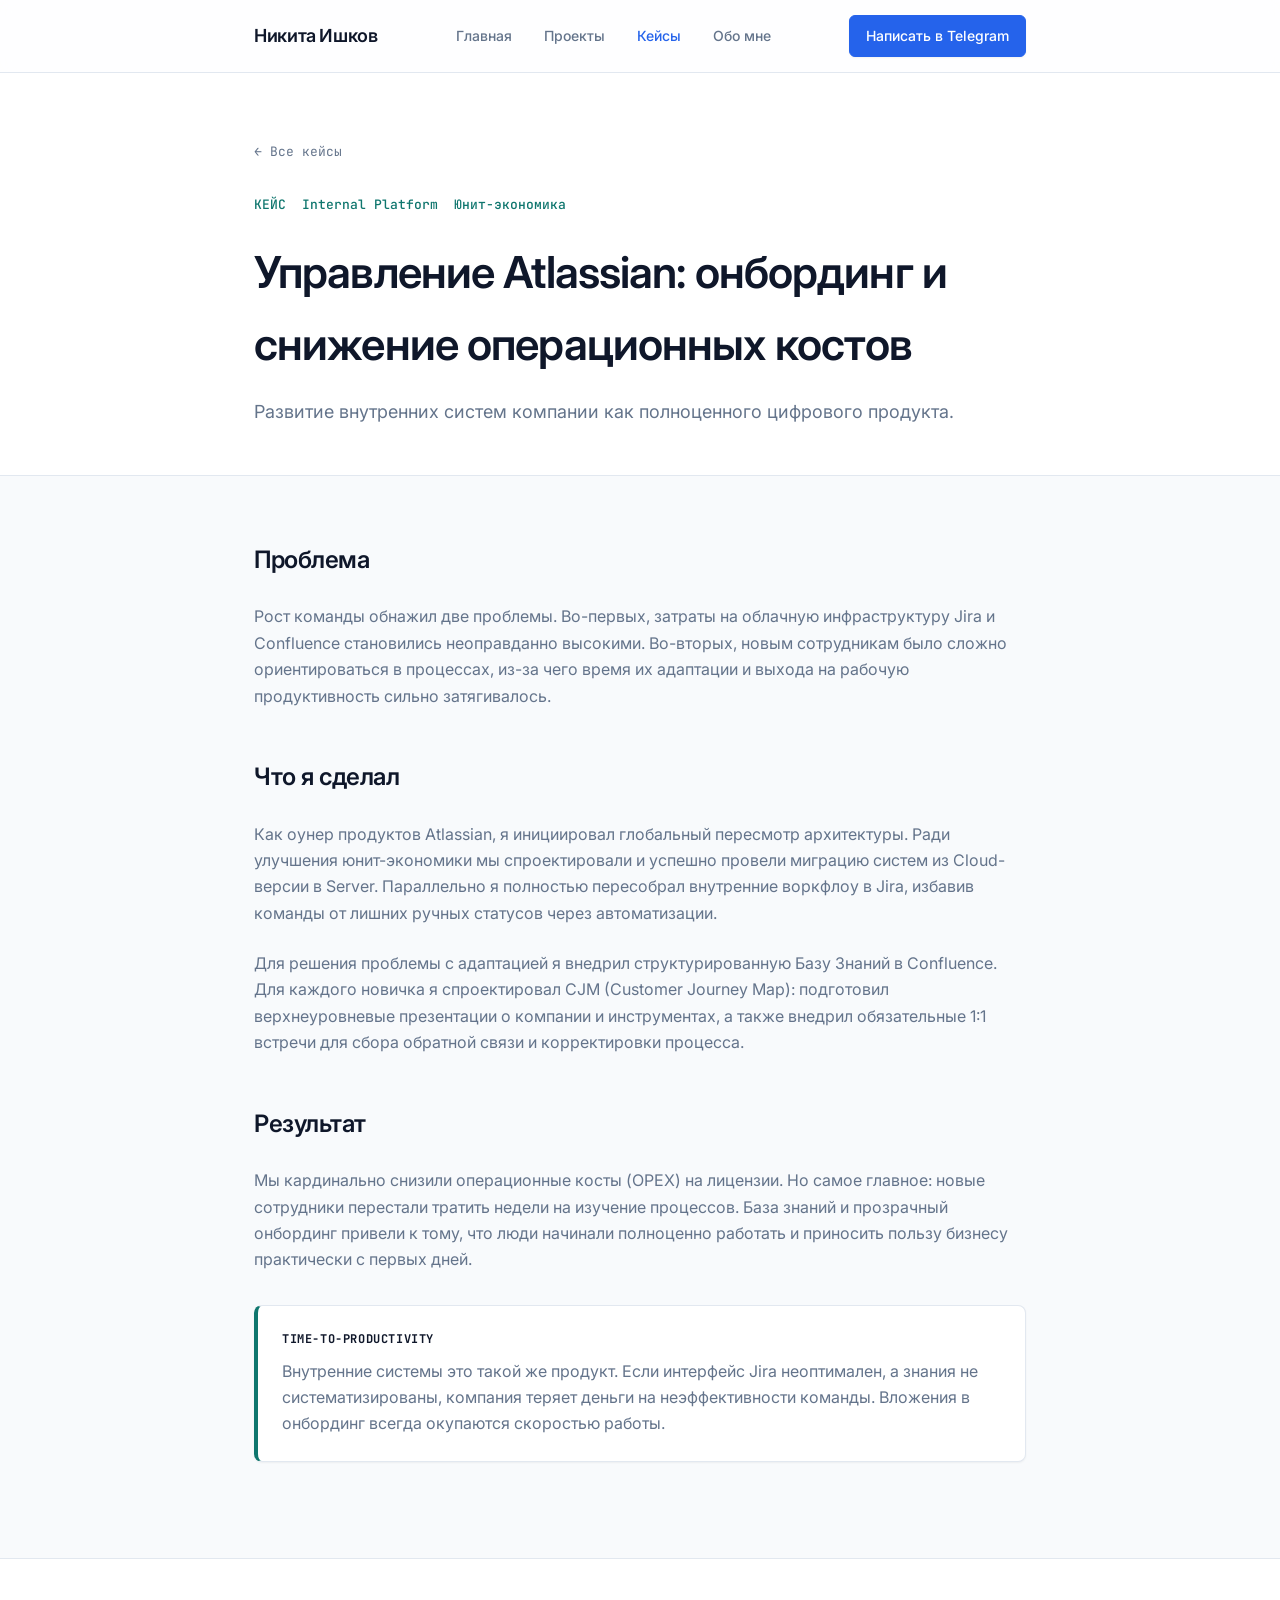
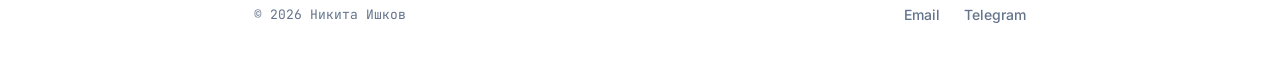
==== keysy-atlassian.html @ 8346a989 "Обновленные кейсы и блоки" ====
<!DOCTYPE html>
<html lang="ru">
<head>
<meta charset="UTF-8">
<meta name="viewport" content="width=device-width, initial-scale=1.0">
<title>Экосистема Atlassian - Никита Ишков</title>
<link rel="stylesheet" href="styles.css">
</head>
<body>

<header class="site-header">
  <div class="wrap header-wrap">
    <a href="index.html" class="logo">Никита Ишков</a>
    <nav class="main-nav">
      <a href="index.html">Главная</a>
      <a href="proekty.html">Проекты</a>
      <a href="keysy.html" class="active">Кейсы</a>
      <a href="obo-mne.html">Обо мне</a>
    </nav>
    <div class="header-actions">
      <a href="https://t.me/aiotak" class="btn btn-primary" target="_blank">Написать в Telegram</a>
    </div>
  </div>
</header>

<div class="detail-header cases">
  <div class="wrap">
    <a href="keysy.html" class="back">← Все кейсы</a>
    <div class="meta">
      <span>КЕЙС</span>
      <span>Internal Platform</span>
      <span>Юнит-экономика</span>
    </div>
    <h1>Управление Atlassian: онбординг и снижение операционных костов</h1>
    <p class="dek">Развитие внутренних систем компании как полноценного цифрового продукта.</p>
  </div>
</div>

<div class="wrap">
  <div class="prose">
    <h2>Проблема</h2>
    <p>
      Рост команды обнажил две проблемы. Во-первых, затраты на облачную инфраструктуру Jira и Confluence становились неоправданно высокими. Во-вторых, новым сотрудникам было сложно ориентироваться в процессах, из-за чего время их адаптации и выхода на рабочую продуктивность сильно затягивалось.
    </p>

    <h2>Что я сделал</h2>
    <p>
      Как оунер продуктов Atlassian, я инициировал глобальный пересмотр архитектуры. Ради улучшения юнит-экономики мы спроектировали и успешно провели миграцию систем из Cloud-версии в Server. Параллельно я полностью пересобрал внутренние воркфлоу в Jira, избавив команды от лишних ручных статусов через автоматизации.
    </p>
    <p>
      Для решения проблемы с адаптацией я внедрил структурированную Базу Знаний в Confluence. Для каждого новичка я спроектировал CJM (Customer Journey Map): подготовил верхнеуровневые презентации о компании и инструментах, а также внедрил обязательные 1:1 встречи для сбора обратной связи и корректировки процесса.
    </p>

    <h2>Результат</h2>
    <p>
      Мы кардинально снизили операционные косты (OPEX) на лицензии. Но самое главное: новые сотрудники перестали тратить недели на изучение процессов. База знаний и прозрачный онбординг привели к тому, что люди начинали полноценно работать и приносить пользу бизнесу практически с первых дней.
    </p>

    <div class="callout case-flavor">
      <strong>Time-to-Productivity</strong>
      Внутренние системы это такой же продукт. Если интерфейс Jira неоптимален, а знания не систематизированы, компания теряет деньги на неэффективности команды. Вложения в онбординг всегда окупаются скоростью работы.
    </div>

  </div>
</div>

<footer class="site-footer">
  <div class="wrap">
    <p>© 2026 Никита Ишков</p>
    <div class="socials">
      <a href="mailto:flyrussel@gmail.com">Email</a>
      <a href="https://t.me/aiotak">Telegram</a>
    </div>
  </div>
</footer>

</body>
</html>
---- styles.css ----
@import url('https://fonts.googleapis.com/css2?family=Inter:wght@400;500;600;700&family=JetBrains+Mono:wght@400;500&display=swap');

:root {
  /* Палитра Clean Tech */
  --color-bg: #F8FAFC; /* Очень светлый холодный серый/голубой */
  --color-bg-alt: #F1F5F9;
  --color-surface: #FFFFFF;
  
  --color-ink: #0F172A; /* Глубокий темно-синий/slate для заголовков */
  --color-muted: #64748B; /* Slate для основного текста */
  --color-border: #E2E8F0;
  
  --color-primary: #2563EB; /* Технологичный синий */
  --color-primary-hover: #1D4ED8;
  --color-primary-soft: #DBEAFE;
  
  --color-accent: #0F766E; /* Глубокий Teal (бирюзовый) для кейсов */
  --color-accent-soft: #CCFBF1;

  /* Типографика как в современных IDE и SaaS */
  --font-body: 'Inter', system-ui, sans-serif;
  --font-mono: 'JetBrains Mono', monospace;

  --container: 820px; /* Сделали чуть шире для B2B-вида */
  
  --shadow-sm: 0 1px 2px 0 rgba(0, 0, 0, 0.05);
  --shadow-md: 0 4px 6px -1px rgba(0, 0, 0, 0.05), 0 2px 4px -1px rgba(0, 0, 0, 0.03);
  --shadow-lg: 0 10px 15px -3px rgba(0, 0, 0, 0.05), 0 4px 6px -2px rgba(0, 0, 0, 0.025);
}

* {
  box-sizing: border-box;
}

html {
  scroll-behavior: smooth;
}

body {
  margin: 0;
  background: var(--color-bg);
  color: var(--color-muted); /* Основной текст светлее */
  font-family: var(--font-body);
  font-size: 16px;
  line-height: 1.65;
  -webkit-font-smoothing: antialiased;
}

h1, h2, h3, h4, .logo {
  color: var(--color-ink);
  font-weight: 600;
  letter-spacing: -0.02em;
}

a {
  color: inherit;
}

img {
  max-width: 100%;
}

:focus-visible {
  outline: 2px solid var(--color-primary);
  outline-offset: 2px;
}

.wrap {
  max-width: var(--container);
  margin: 0 auto;
  padding: 0 24px;
}

/* ---------- Buttons ---------- */
.btn {
  display: inline-flex;
  align-items: center;
  justify-content: center;
  padding: 8px 16px;
  font-size: 14px;
  font-weight: 500;
  border-radius: 6px;
  text-decoration: none;
  transition: all 0.2s ease;
  cursor: pointer;
}

.btn-primary {
  background: var(--color-primary);
  color: #fff;
  border: 1px solid var(--color-primary);
  box-shadow: var(--shadow-sm);
}

.btn-primary:hover {
  background: var(--color-primary-hover);
  border-color: var(--color-primary-hover);
}

/* ---------- Header ---------- */
.site-header {
  background: rgba(255, 255, 255, 0.8);
  backdrop-filter: blur(8px);
  -webkit-backdrop-filter: blur(8px);
  border-bottom: 1px solid var(--color-border);
  position: sticky;
  top: 0;
  z-index: 100;
}

.header-wrap {
  display: flex;
  align-items: center;
  justify-content: space-between;
  height: 72px;
}

.site-header .logo {
  font-size: 18px;
  text-decoration: none;
}

.main-nav {
  display: flex;
  gap: 32px;
  align-items: center;
}

.main-nav a {
  text-decoration: none;
  font-size: 14px;
  font-weight: 500;
  color: var(--color-muted);
  transition: color 0.2s;
}

.main-nav a:hover,
.main-nav a.active {
  color: var(--color-primary);
}

.header-actions {
  display: flex;
  align-items: center;
}

/* ---------- Hero ---------- */
.hero {
  padding: 96px 0 64px;
}

.badge-tech {
  display: inline-flex;
  align-items: center;
  font-family: var(--font-mono);
  font-size: 12px;
  font-weight: 500;
  color: var(--color-primary);
  background: var(--color-primary-soft);
  padding: 6px 12px;
  border-radius: 9999px;
  margin-bottom: 24px;
}

.hero h1 {
  font-size: clamp(36px, 5vw, 52px);
  line-height: 1.15;
  margin: 0 0 24px;
  max-width: 900px;
}

.hero p.lede {
  font-size: 18px;
  color: var(--color-muted);
  max-width: 700px;
  margin: 0 0 32px;
}

.skills-tags {
  display: flex;
  flex-wrap: wrap;
  gap: 12px;
}

.skills-tags span {
  font-family: var(--font-mono);
  font-size: 13px;
  color: var(--color-muted);
  border: 1px solid var(--color-border);
  background: var(--color-surface);
  padding: 6px 12px;
  border-radius: 6px;
  box-shadow: var(--shadow-sm);
}

/* ---------- Track cards (Home) ---------- */
.pt-0 { padding-top: 0 !important; }
.bg-light { background-color: var(--color-bg-alt); border-top: 1px solid var(--color-border); border-bottom: 1px solid var(--color-border);}

.tracks {
  display: grid;
  grid-template-columns: 1fr 1fr;
  gap: 24px;
}

.track-card {
  display: flex;
  flex-direction: column;
  text-decoration: none;
  background: var(--color-surface);
  border: 1px solid var(--color-border);
  border-radius: 12px;
  padding: 32px;
  box-shadow: var(--shadow-sm);
  transition: all 0.2s ease;
  position: relative;
  overflow: hidden;
}

.track-card:hover {
  transform: translateY(-4px);
  box-shadow: var(--shadow-lg);
  border-color: var(--color-primary-soft);
}

.card-header {
  display: flex;
  justify-content: space-between;
  align-items: center;
  margin-bottom: 16px;
}

.track-card svg {
  color: var(--color-border);
  transition: color 0.2s, transform 0.2s;
}

.track-card:hover svg {
  transform: translateX(4px);
}

.track-card.projects:hover svg { color: var(--color-primary); }
.track-card.cases:hover svg { color: var(--color-accent); }

.track-label {
  font-family: var(--font-mono);
  font-size: 12px;
  font-weight: 500;
}

.track-card.projects .track-label { color: var(--color-primary); }
.track-card.cases .track-label { color: var(--color-accent); }

.track-card h3 {
  font-size: 22px;
  margin: 0 0 12px;
}

.track-card p {
  font-size: 15px;
  margin: 0;
}

/* ---------- Summary Box (Hero bottom) ---------- */
.summary-box {
  display: flex;
  gap: 24px;
  background: var(--color-surface);
  border: 1px solid var(--color-border);
  padding: 32px;
  border-radius: 12px;
  box-shadow: var(--shadow-sm);
}

.summary-icon {
  flex-shrink: 0;
  color: var(--color-primary);
}

.summary-text p {
  margin: 0 0 16px;
  font-size: 15px;
  color: var(--color-ink);
}

.link-arrow {
  color: var(--color-primary);
  font-weight: 500;
  text-decoration: none;
  font-size: 14px;
  display: inline-flex;
  align-items: center;
}

.link-arrow:hover {
  text-decoration: underline;
}

/* ---------- Section ---------- */
.section {
  padding: 80px 0;
}

.section-title {
  font-size: 32px;
  margin: 0 0 12px;
}

.section-sub {
  font-size: 18px;
  margin: 0 0 48px;
  max-width: 65ch;
}

/* ---------- Entry rows (List pages) ---------- */
.entry-list {
  display: flex;
  flex-direction: column;
  gap: 16px;
}

.entry-row {
  display: flex;
  text-decoration: none;
  background: var(--color-surface);
  border: 1px solid var(--color-border);
  border-radius: 8px;
  overflow: hidden;
  box-shadow: var(--shadow-sm);
  transition: all 0.2s;
}

.entry-row:hover {
  transform: translateX(4px);
  border-color: var(--color-primary-soft);
  box-shadow: var(--shadow-md);
}

.entry-row .rail {
  width: 4px;
  flex-shrink: 0;
}

.entry-row.projects .rail { background: var(--color-primary); }
.entry-row.cases .rail { background: var(--color-accent); }

.entry-row .body {
  padding: 24px;
  flex: 1;
}

.entry-row .meta {
  font-family: var(--font-mono);
  font-size: 12px;
  color: var(--color-muted);
  margin-bottom: 12px;
  display: flex;
  gap: 16px;
}

.entry-row.projects .meta span:first-child { color: var(--color-primary); font-weight: 500; }
.entry-row.cases .meta span:first-child { color: var(--color-accent); font-weight: 500; }

.entry-row h3 {
  font-size: 20px;
  margin: 0 0 8px;
}

.entry-row p {
  font-size: 15px;
  margin: 0;
}

/* ---------- Detail pages ---------- */
.detail-header {
  padding: 64px 0 48px;
  border-bottom: 1px solid var(--color-border);
  background: var(--color-surface);
}

.detail-header .back {
  display: inline-block;
  font-family: var(--font-mono);
  font-size: 13px;
  color: var(--color-muted);
  text-decoration: none;
  margin-bottom: 32px;
  transition: color 0.2s;
}

.detail-header .back:hover {
  color: var(--color-ink);
}

.detail-header .meta {
  font-family: var(--font-mono);
  font-size: 13px;
  margin-bottom: 20px;
  display: flex;
  gap: 16px;
}

.detail-header.projects .meta { color: var(--color-primary); font-weight: 500; }
.detail-header.cases .meta { color: var(--color-accent); font-weight: 500; }

.detail-header h1 {
  font-size: clamp(32px, 4.5vw, 44px);
  margin: 0 0 16px;
}

.detail-header .dek {
  font-size: 18px;
  max-width: 700px;
  margin: 0;
}

.prose {
  padding: 64px 0;
}

.prose h2 {
  font-size: 24px;
  margin: 48px 0 24px;
}

.prose h2:first-child {
  margin-top: 0;
}

.prose p {
  margin: 0 0 24px;
  font-size: 16px;
}

.prose ul {
  margin: 0 0 24px;
  padding-left: 24px;
}

.prose li {
  margin-bottom: 12px;
}

.callout {
  background: var(--color-surface);
  border: 1px solid var(--color-border);
  border-left: 4px solid var(--color-primary);
  border-radius: 8px;
  padding: 24px;
  margin: 32px 0;
  box-shadow: var(--shadow-sm);
}

.callout.case-flavor {
  border-left-color: var(--color-accent);
}

.callout strong {
  display: block;
  font-family: var(--font-mono);
  font-size: 12px;
  letter-spacing: 0.05em;
  text-transform: uppercase;
  margin-bottom: 8px;
  color: var(--color-ink);
}

.decision-block {
  border-top: 1px solid var(--color-border);
  padding: 32px 0;
}

.decision-block h3 {
  font-size: 20px;
  margin: 0 0 16px;
}

.stat-row {
  display: flex;
  gap: 48px;
  flex-wrap: wrap;
  margin: 48px 0;
  padding: 40px 0;
  border-top: 1px solid var(--color-border);
  border-bottom: 1px solid var(--color-border);
  background: var(--color-surface);
  border-radius: 12px;
  padding: 32px;
  box-shadow: var(--shadow-sm);
}

.stat .num {
  font-family: var(--font-mono);
  font-size: 36px;
  font-weight: 600;
}

.stat.projects .num { color: var(--color-primary); }
.stat.cases .num { color: var(--color-accent); }

.stat .label {
  font-size: 14px;
  color: var(--color-muted);
  margin-top: 8px;
}

/* ---------- About ---------- */
.about-body {
  padding: 8px 0 64px;
}

.about-body p {
  font-size: 16px;
  margin: 0 0 24px;
}

.about-body ul {
  padding-left: 24px;
  margin: 0 0 32px;
}

.about-body li {
  margin-bottom: 12px;
}

.contact-row {
  display: flex;
  gap: 16px;
  margin-top: 48px;
  padding-top: 32px;
  border-top: 1px solid var(--color-border);
}

/* ---------- Footer ---------- */
.site-footer {
  border-top: 1px solid var(--color-border);
  padding: 32px 0;
  background: var(--color-surface);
}

.site-footer .wrap {
  display: flex;
  justify-content: space-between;
  align-items: center;
  flex-wrap: wrap;
  gap: 16px;
}

.site-footer p {
  font-family: var(--font-mono);
  font-size: 13px;
}

.site-footer .socials {
  display: flex;
  gap: 24px;
}

.site-footer .socials a {
  font-size: 14px;
  text-decoration: none;
  font-weight: 500;
  color: var(--color-muted);
}

.site-footer .socials a:hover {
  color: var(--color-ink);
}

/* ---------- Responsive ---------- */
@media (max-width: 768px) {
  .tracks {
    grid-template-columns: 1fr;
  }
  .header-wrap {
    height: auto;
    flex-wrap: wrap;
    padding: 16px 0;
    gap: 16px;
  }
  .main-nav {
    order: 3;
    width: 100%;
    justify-content: flex-start;
    overflow-x: auto;
    padding-bottom: 8px;
  }
  .header-actions {
    margin-left: auto;
  }
  .hero {
    padding: 56px 0 40px;
  }
  .summary-box {
    flex-direction: column;
    gap: 16px;
  }
}
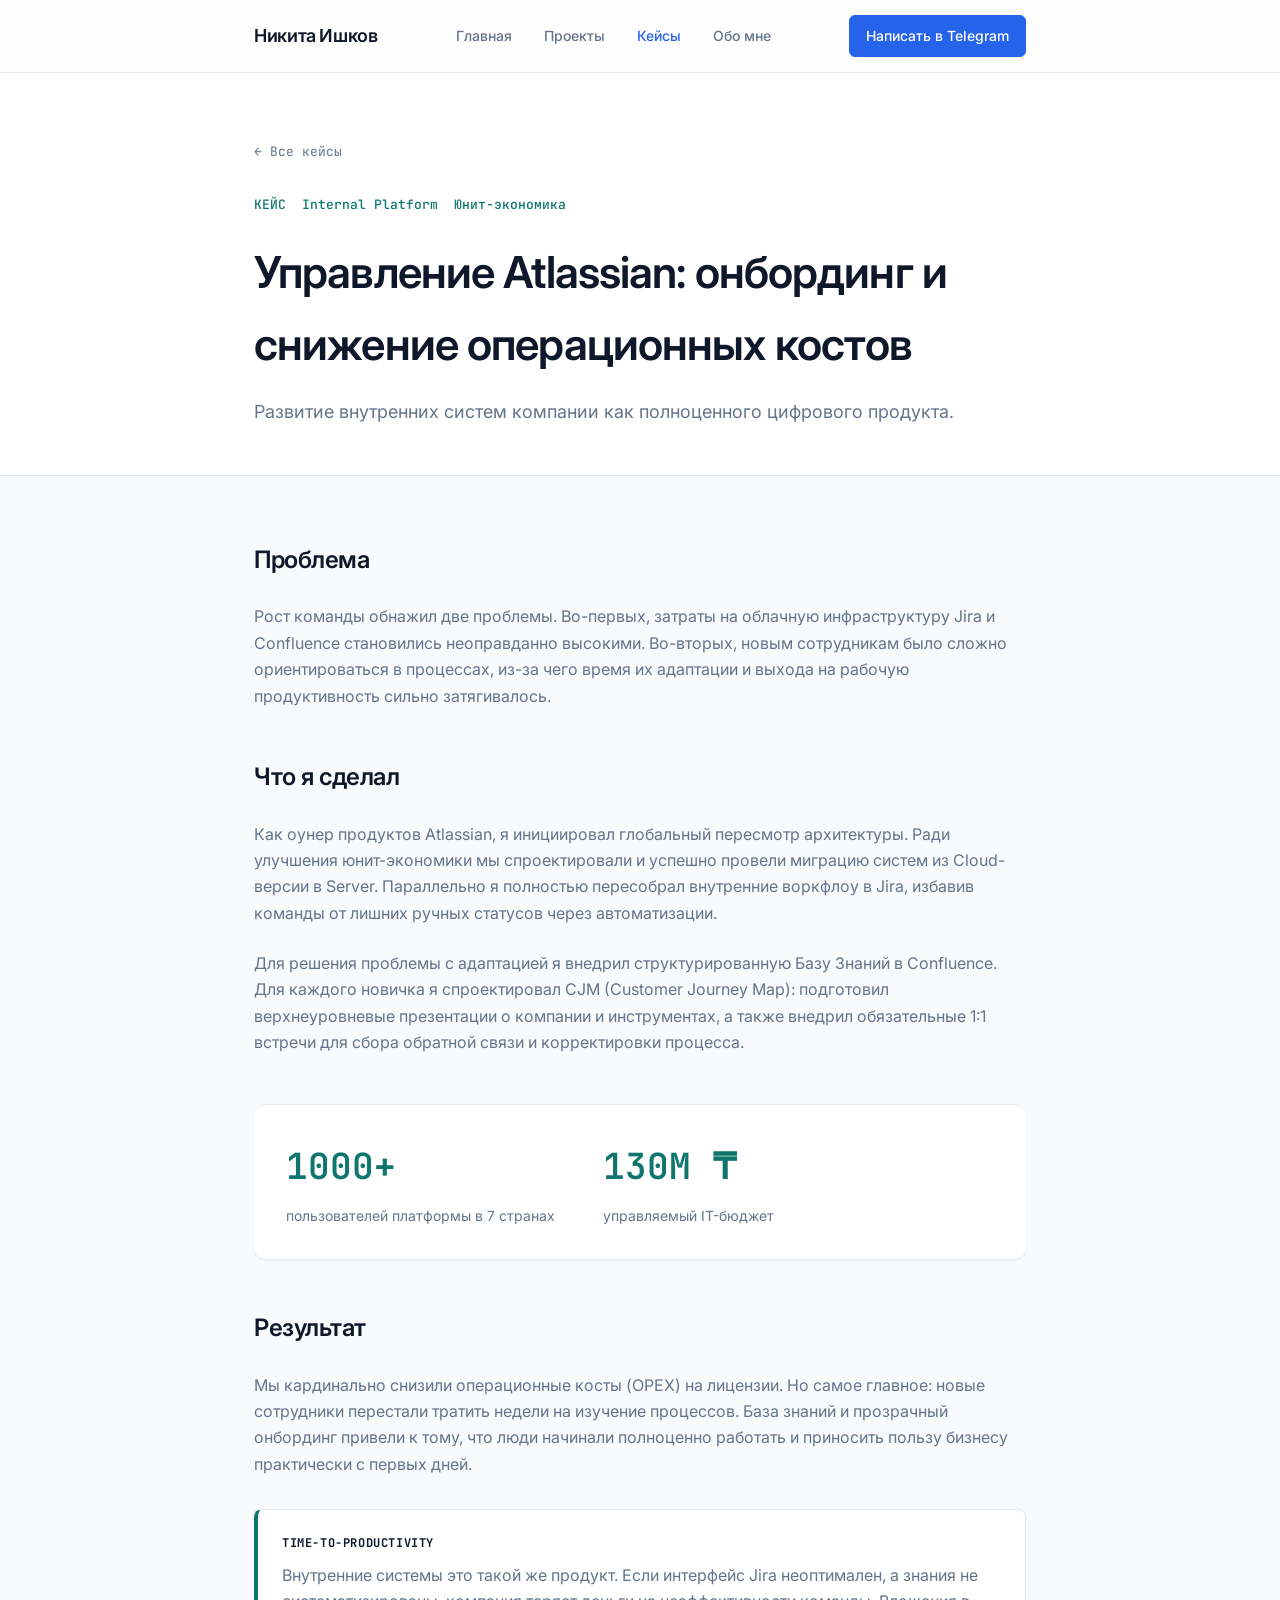
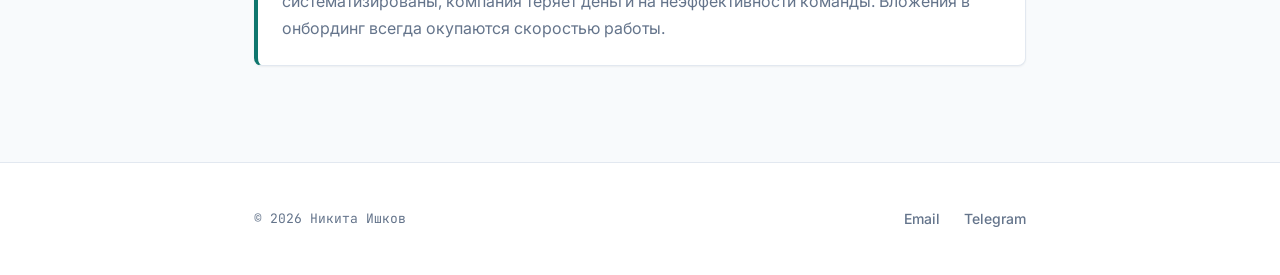
==== commit 3d84b87d: "Update files" ====
--- a/keysy-atlassian.html
+++ b/keysy-atlassian.html
@@ -51,6 +51,17 @@
       Для решения проблемы с адаптацией я внедрил структурированную Базу Знаний в Confluence. Для каждого новичка я спроектировал CJM (Customer Journey Map): подготовил верхнеуровневые презентации о компании и инструментах, а также внедрил обязательные 1:1 встречи для сбора обратной связи и корректировки процесса.
     </p>
 
+    <div class="stat-row">
+      <div class="stat cases">
+        <div class="num">1000+</div>
+        <div class="label">пользователей платформы в 7 странах</div>
+      </div>
+      <div class="stat cases">
+        <div class="num">130М ₸</div>
+        <div class="label">управляемый IT-бюджет</div>
+      </div>
+    </div>
+
     <h2>Результат</h2>
     <p>
       Мы кардинально снизили операционные косты (OPEX) на лицензии. Но самое главное: новые сотрудники перестали тратить недели на изучение процессов. База знаний и прозрачный онбординг привели к тому, что люди начинали полноценно работать и приносить пользу бизнесу практически с первых дней.
